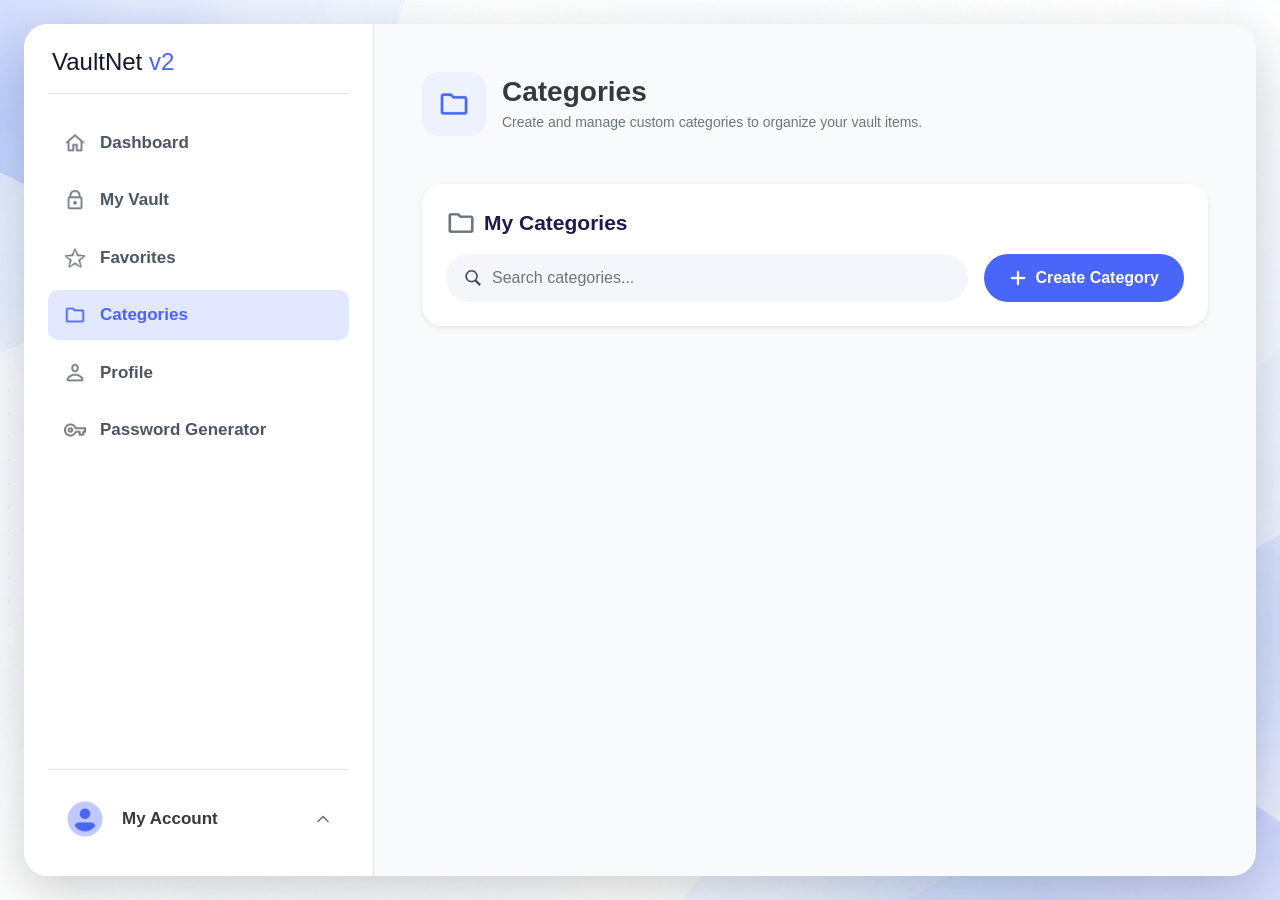
==== Client/categories.html @ 297e753f "feat: Categories.html sayfasının getCategories bağlantıları tamamlandı. Sayfa yüklenince itemler, sa" ====
<!doctype html>
<html lang="en">
  <head>
    <meta charset="UTF-8" />
    <meta name="viewport" content="width=device-width, initial-scale=1.0" />
    <title>VaultNet - Categories</title>

    <link
      rel="stylesheet"
      href="https://cdn.jsdelivr.net/npm/bootstrap@4.6.2/dist/css/bootstrap.min.css"
      integrity="sha384-xOolHFLEh07PJGoPkLv1IbcEPTNtaed2xpHsD9ESMhqIYd0nLMwNLD69Npy4HI+N"
      crossorigin="anonymous"
    />
    <link
      rel="stylesheet"
      href="https://cdnjs.cloudflare.com/ajax/libs/animate.css/4.1.1/animate.min.css"
    />
    <link rel="stylesheet" href="CSS/categories.css" />
    <link rel="stylesheet" href="CSS/navbar.css" />
  </head>
  <body
    class="categories-background min-vh-100 p-2 p-lg-4 d-flex align-items-stretch"
  >
    <div
      class="container-fluid p-0 shadow-lg d-flex flex-column animate__animated animate__fadeIn animate__faster"
      style="border-radius: 24px; overflow: hidden; background-color: #f8fafc"
    >
      <div class="row m-0 flex-grow-1 dashboard-row">
        <div
          class="col-12 sidebar bg-white p-4 d-flex flex-column"
          style="border-right: 1px solid #e5e7eb"
        >
          <h4 class="ml-1" style="color: #111827">
            VaultNet <span style="color: #4965fa">v2</span>
          </h4>
          <hr class="w-100 mt-2 mb-4" />

          <nav class="nav flex-column mb-auto">
            <a href="dashboard.html" class="custom-nav-link">
              <img
                src="Media/Icons/dashboard-icon.png"
                class="nav-icon"
                alt="Dashboard"
              />
              Dashboard
            </a>
            <a href="myvault.html" class="custom-nav-link">
              <img
                src="Media/Icons/myvault-icon.png"
                class="nav-icon"
                alt="My Vault"
              />
              My Vault
            </a>
            <a href="favorites.html" class="custom-nav-link">
              <img
                src="Media/Icons/favorite-icon.png"
                class="nav-icon"
                alt="Favorites"
              />
              Favorites
            </a>
            <a href="categories.html" class="custom-nav-link active">
              <img
                src="Media/Icons/folder-icon-active.png"
                class="nav-icon"
                alt="Categories"
              />
              Categories
            </a>
            <a href="myprofile.html" class="custom-nav-link">
              <img
                src="Media/Icons/profile-icon.png"
                class="nav-icon"
                alt="Profile"
              />
              Profile
            </a>
            <a href="passwordgenerator.html" class="custom-nav-link">
              <img
                src="Media/Icons/key-icon.png"
                class="nav-icon"
                alt="Generator"
              />
              Password Generator
            </a>
          </nav>

          <div class="mt-auto w-100">
            <hr class="mb-3" />

            <div class="dropup w-100">
              <a
                href="#"
                class="custom-nav-link d-flex justify-content-between align-items-center w-100 mb-0 text-decoration-none"
                id="profileDropdown"
                data-toggle="dropdown"
                aria-haspopup="true"
                aria-expanded="false"
              >
                <div class="d-flex align-items-center">
                  <img
                    src="Media/Icons/avatar-icon.png"
                    class="profile-avatar-img"
                    alt="Profile"
                  />
                  <span class="ml-3 font-weight-bold text-dark"
                    >My Account</span
                  >
                </div>

                <svg
                  width="20"
                  height="20"
                  viewBox="0 0 24 24"
                  fill="none"
                  stroke="#6b7280"
                  stroke-width="2"
                  stroke-linecap="round"
                  stroke-linejoin="round"
                >
                  <polyline points="18 15 12 9 6 15"></polyline>
                </svg>
              </a>

              <div
                class="dropdown-menu w-100 shadow border-0 rounded-lg mb-2"
                aria-labelledby="profileDropdown"
              >
                <a
                  class="dropdown-item py-2 d-flex align-items-center"
                  href="myprofile.html"
                >
                  <img
                    src="Media/Icons/settings-icon.png"
                    alt="Profile"
                    class="mr-2"
                    style="width: 18px"
                  />
                  <span class="font-weight-bold text-dark"
                    >Profile Settings</span
                  >
                </a>

                <div class="dropdown-divider"></div>

                <button
                  class="dropdown-item py-2 d-flex align-items-center text-danger"
                  type="button"
                  id="logout-button"
                >
                  <img
                    src="Media/Icons/logout-icon.png"
                    alt="Logout"
                    class="mr-2"
                    style="width: 18px"
                  />
                  <span class="font-weight-bold">Log out</span>
                </button>
              </div>
            </div>
          </div>
        </div>

        <div class="col-12 main-content p-4 p-lg-5">
          <div class="d-flex align-items-center mb-5">
            <div
              class="mr-3 d-flex align-items-center justify-content-center flex-shrink-0 pg-header-icon-box"
            >
              <img
                src="Media/Icons/folder-icon-active.png"
                alt="Categories Icon"
                style="width: 32px; height: 32px"
              />
            </div>
            <div class="mb-0">
              <h3 class="font-weight-bold text-dark mb-1">Categories</h3>
              <p class="text-muted mb-0" style="font-size: 14px">
                Create and manage custom categories to organize your vault
                items.
              </p>
            </div>
          </div>

          <div
            class="bg-white p-3 p-md-4 shadow-sm"
            style="border-radius: 20px"
          >
            <div class="d-flex align-items-center mb-3">
              <img
                src="Media/Icons/folder-icon.png"
                style="width: 30px; height: 30px"
                class="mr-2"
                alt="Categories Icon"
              />
              <h4
                class="mb-0 font-weight-bold"
                style="color: #1e1b4b; font-size: 21px"
              >
                My Categories
              </h4>
            </div>

            <div class="d-flex flex-column flex-md-row align-items-center">
              <div
                class="position-relative flex-grow-1 w-100 mr-md-3 mb-3 mb-md-0"
              >
                <img
                  src="Media/Icons/search-icon.png"
                  class="vault-search-icon"
                  alt="Search"
                />
                <input
                  type="text"
                  class="form-control border-0 w-100 vault-search-input"
                  placeholder="Search categories..."
                  id="category-search-input"
                />
              </div>

              <button
                type="button"
                class="btn text-white font-weight-bold px-4 d-flex align-items-center justify-content-center flex-shrink-0 vault-add-btn"
                id="open-add-category-modal-button"
              >
                <img
                  src="Media/Icons/add-icon.png"
                  style="width: 18px; height: 18px"
                  class="mr-2"
                  alt="Add"
                />
                Create Category
              </button>
            </div>
          </div>

          <div class="row mt-4" id="categories-container">
            <!-- script ile burası doluyor o yüzden bir şey yazmadım. categories.js içinde -->
          </div>
          <div
            id="pagination-container"
            class="d-flex justify-content-center align-items-center"
          >
            <!-- script ile burası doluyor o yüzden bir şey yazmadım. categories.js içinde -->
          </div>
        </div>
      </div>
    </div>

    <!--Modal Kısımları -->

    <!-- Kategori Oluşturma Modal Kısmı-->

    <div class="modal fade" id="addCategoryModal">
      <div class="modal-dialog modal-dialog-centered">
        <div
          class="modal-content border-0 shadow-lg"
          style="border-radius: 16px"
        >
          <div class="modal-header border-bottom-0 pb-0 pt-4 px-4">
            <h5 class="modal-title font-weight-bold text-dark">
              Create New Category
            </h5>
          </div>

          <div class="modal-body px-4 py-3">
            <p class="text-muted mb-4" style="font-size: 14px">
              Give your new category a name to keep your vault organized.
            </p>

            <div
              id="add-category-alert"
              class="alert d-none animate__animated animate__fadeIn"
              role="alert"
            ></div>

            <div class="form-group mb-0">
              <label style="font-weight: bold; font-size: 14px; color: #334155"
                >Category Name <span class="text-danger">*</span></label
              >
              <input
                type="text"
                id="add-category-name-input"
                class="form-control"
                placeholder="Social Media, Gaming, Bank ..."
                style="border-radius: 7px; color: #334155"
              />
            </div>
          </div>

          <div class="modal-footer border-top-0 pt-3 pb-4 px-4">
            <button
              type="button"
              class="btn btn-outline-secondary font-weight-bold px-4 close-modal-btn"
              style="border-radius: 8px"
              id="cancel-add-category-modal-button"
            >
              Cancel
            </button>

            <button
              type="button"
              id="save-category-button"
              class="btn text-white font-weight-bold px-4"
              style="background-color: #4965fa; border-radius: 8px"
            >
              Create
            </button>
          </div>
        </div>
      </div>
    </div>

    <script
      src="https://cdn.jsdelivr.net/npm/jquery@3.5.1/dist/jquery.slim.min.js"
      integrity="sha384-DfXdz2htPH0lsSSs5nCTpuj/zy4C+OGpamoFVy38MVBnE+IbbVYUew+OrCXaRkfj"
      crossorigin="anonymous"
    ></script>
    <script
      src="https://cdn.jsdelivr.net/npm/popper.js@1.16.1/dist/umd/popper.min.js"
      integrity="sha384-9/reFTGAW83EW2RDu2S0VKaIzap3H66lZH81PoYlFhbGU+6BZp6G7niu735Sk7lN"
      crossorigin="anonymous"
    ></script>
    <script
      src="https://cdn.jsdelivr.net/npm/bootstrap@4.6.2/dist/js/bootstrap.min.js"
      integrity="sha384-+sLIOodYLS7CIrQpBjl+C7nPvqq+FbNUBDunl/OZv93DB7Ln/533i8e/mZXLi/P+"
      crossorigin="anonymous"
    ></script>
    <script src="JS/helpers.js"></script>
    <script src="JS/config.js"></script>
    <script src="JS/services/authService.js"></script>
    <script src="JS/services/categoryService.js"></script>
    <script src="JS/navbar.js"></script>
    <script src="JS/pages/categories.js"></script>
  </body>
</html>
---- Client/CSS/categories.css ----
.categories-background {
  background-image: url('../Media/Images/login-background-image.png');
  background-size: cover;
  background-position: center;
  background-repeat: no-repeat;
}

.pg-header-icon-box {
  background-color: #eef2ff;
  border-radius: 16px;
  width: 64px;
  height: 64px;
}

.vault-search-icon {
  width: 18px;
  height: 18px;
  position: absolute;
  left: 18px;
  top: 50%;
  transform: translateY(-50%);
}

.vault-search-input {
  border-radius: 100px;
  padding-left: 46px;
  height: 48px;
  background-color: #f4f6fb;
  color: #334155;
  font-size: 16px;
}

.vault-search-input:focus {
  box-shadow: 0 0 0 3px rgba(73, 101, 250, 0.2);
  outline: none;
}

.vault-add-btn {
  background-color: #4965fa;
  border-radius: 100px;
  height: 48px;
  transition: all 0.2s ease-in-out;
}

.vault-add-btn:hover {
  background-color: #3b52d9;
}

.main-content {
  display: flex;
  flex-direction: column;
}

.category-card {
  border-radius: 16px;
  transition: all 0.2s ease-in-out;
  border: 1px solid #f1f5f9;
  cursor: pointer;
  background-color: #ffffff;
}

.category-card:hover {
  transform: translateY(-4px);
  box-shadow: 0 12px 24px rgba(0, 0, 0, 0.06) !important;
  border-color: #e2e8f0;
}

.category-icon-container {
  width: 48px;
  height: 48px;
  border-radius: 12px;
  display: flex;
  align-items: center;
  justify-content: center;
}

#pagination-container {
  margin-top: auto;
}

.page-btn {
  background: transparent;
  border: none;
  color: #6366f1;
  font-weight: 600;
  font-size: 15px;
  width: 38px;
  height: 38px;
  border-radius: 50%;
  display: inline-flex;
  align-items: center;
  justify-content: center;
  margin: 0 4px;
  transition: all 0.2s ease-in-out;
  cursor: pointer;
  outline: none !important;
}

.page-btn:hover:not(.active):not(:disabled) {
  background-color: #eef2ff;
}

.page-btn.active {
  background-color: #4965fa;
  color: white;
  box-shadow: 0 4px 12px rgba(73, 101, 250, 0.4);
}

.page-btn:disabled {
  opacity: 0.4;
  cursor: not-allowed;
}

.page-ellipsis {
  color: #6366f1;
  font-weight: 600;
  margin: 0 4px;
  display: inline-flex;
  align-items: center;
  justify-content: center;
  width: 24px;
  user-select: none;
}

@media (min-width: 1600px) {
  .custom-category-grid {
    flex: 0 0 33.333333% !important;
    max-width: 33.333333% !important;
  }
}
---- Client/CSS/navbar.css ----
.custom-nav-link{
    text-decoration: none;
    color: #4b5563;
    display: flex;
    align-items: center;
    font-size: 17px;
    font-weight: 630;
    margin-bottom: 8px;
    padding: 12px 16px;
    border-radius: 10px;
    transition: transform 0.2s ease-in-out;
}

.custom-nav-link .nav-icon{
    width: 22px;
    height: 22px;
    margin-right: 14px;
}

.custom-nav-link:hover{
    transform: scale(1.03);
    background-color: #f3f4f6;
    color: #4b5563;
    text-decoration: none;
}

.custom-nav-link.active{
    color: #4965fa;
    background-color: #e2e8ff;
}

.profile-avatar-img {
    width: 42px;
    height: 42px;
    border-radius: 50%; 
    object-fit: cover;
}

.logout-btn{
    background-color: #fef2f2;
    border: 1px solid #fecaca;
    color: #ef4444;
    font-size: 17px;
    padding: 12px 22px;
    border-radius: 10px;
    transition: transform 0.2s ease-in-out, background-color 0.2s ease-in-out, color 0.2s ease-in-out;
}

.logout-btn .logout-icon{
    width: 30px;
    height: 30px;
    margin-right: 22px;
}

.logout-btn:hover{
    transform: scale(1.03);
    background-color: #fecaca;
    color: #dc2626;
}

/* Bu kısım bootstrapten ayrı olarak yapıldı. Hazır olarak alınıp projeye dahil edildi. Kendim yazmadım*/
.dashboard-row {
    display: flex;
    flex-wrap: wrap; 
}

.sidebar {
    flex: 0 0 350px;   
    max-width: 350px;
    border-right: 1px solid #e5e7eb;
}

.main-content {
    flex: 1 1 0;       
    min-width: 0;      
}

@media (max-width: 991px) {
    .dashboard-row {
        flex-direction: column;
    }
    .sidebar {
        flex: 1 1 auto;
        max-width: 100%;
    }
}

@media (min-width: 992px) {
    .dashboard-row {
        height: calc(100vh - 3rem);
    }

    .sidebar {
        height: 100%;
    }

    .main-content {
        height: 100%;
        overflow-y: auto;
    }
}
/* ----------------------------------------------------- */
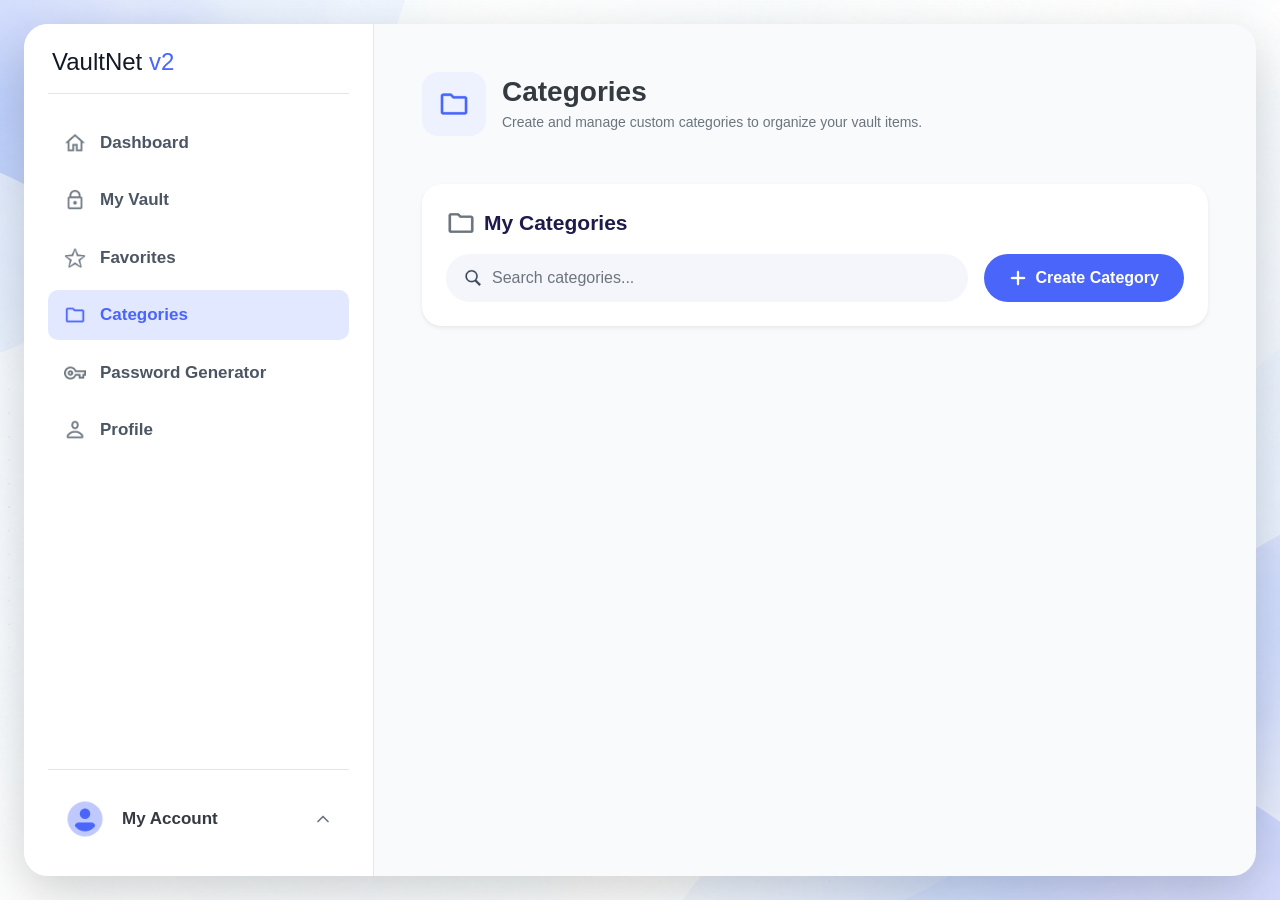
==== commit 0625f9a9: "style(UI): Bütün sayfalardaki navbarda profil butonu en alta taşındı." ====
--- a/Client/categories.html
+++ b/Client/categories.html
@@ -68,6 +68,14 @@
               />
               Categories
             </a>
+            <a href="passwordgenerator.html" class="custom-nav-link">
+              <img
+                src="Media/Icons/key-icon.png"
+                class="nav-icon"
+                alt="Generator"
+              />
+              Password Generator
+            </a>
             <a href="myprofile.html" class="custom-nav-link">
               <img
                 src="Media/Icons/profile-icon.png"
@@ -75,15 +83,7 @@
                 alt="Profile"
               />
               Profile
-            </a>
-            <a href="passwordgenerator.html" class="custom-nav-link">
-              <img
-                src="Media/Icons/key-icon.png"
-                class="nav-icon"
-                alt="Generator"
-              />
-              Password Generator
-            </a>
+            </a>         
           </nav>
 
           <div class="mt-auto w-100">
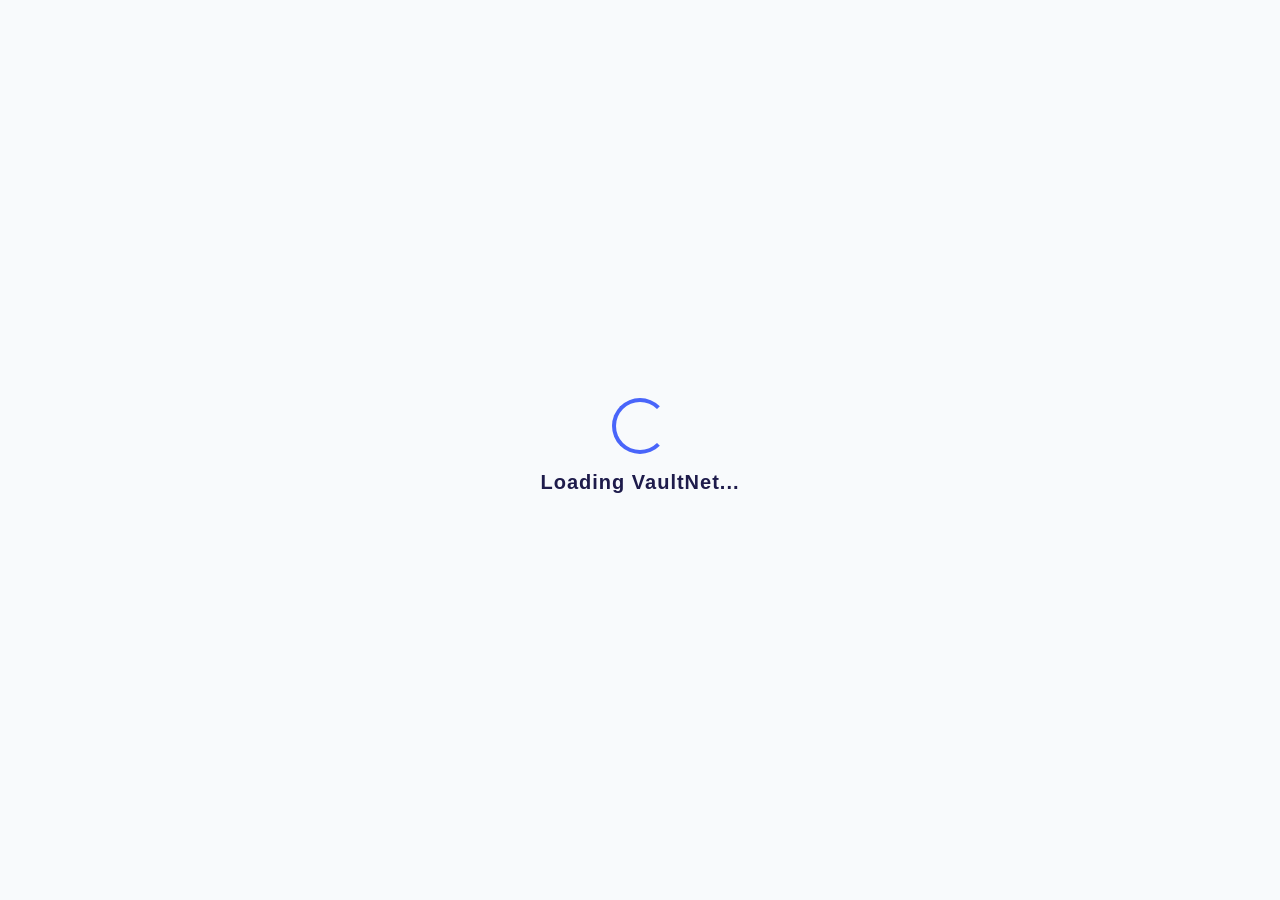
==== commit 7128606c: "style(UI): Bütün sayfaların başına loading ekranı eklendi." ====
--- a/Client/categories.html
+++ b/Client/categories.html
@@ -17,10 +17,29 @@
     />
     <link rel="stylesheet" href="CSS/categories.css" />
     <link rel="stylesheet" href="CSS/navbar.css" />
+    <link rel="stylesheet" href="CSS/global-loader.css" />
   </head>
   <body
     class="categories-background min-vh-100 p-2 p-lg-4 d-flex align-items-stretch"
   >
+    <div
+      id="global-loader"
+      class="global-loader d-flex flex-column justify-content-center align-items-center"
+    >
+      <div
+        class="spinner-border"
+        style="width: 3.5rem; height: 3.5rem; color: #4965fa"
+        role="status"
+      >
+        <span class="sr-only">Loading...</span>
+      </div>
+      <h5
+        class="mt-3 font-weight-bold"
+        style="color: #1e1b4b; letter-spacing: 1px"
+      >
+        Loading VaultNet...
+      </h5>
+    </div>
     <div
       class="container-fluid p-0 shadow-lg d-flex flex-column animate__animated animate__fadeIn animate__faster"
       style="border-radius: 24px; overflow: hidden; background-color: #f8fafc"
@@ -83,7 +102,7 @@
                 alt="Profile"
               />
               Profile
-            </a>         
+            </a>
           </nav>
 
           <div class="mt-auto w-100">
--- a/Client/CSS/global-loader.css
+++ b/Client/CSS/global-loader.css
@@ -0,0 +1,15 @@
+.global-loader {
+    position: fixed;
+    top: 0;
+    left: 0;
+    width: 100vw;
+    height: 100vh;
+    background-color: #f8fafc;
+    z-index: 9999;
+    transition: opacity 0.4s ease, visibility 0.4s ease;
+}
+
+.global-loader.hidden {
+    opacity: 0;
+    visibility: hidden;
+}
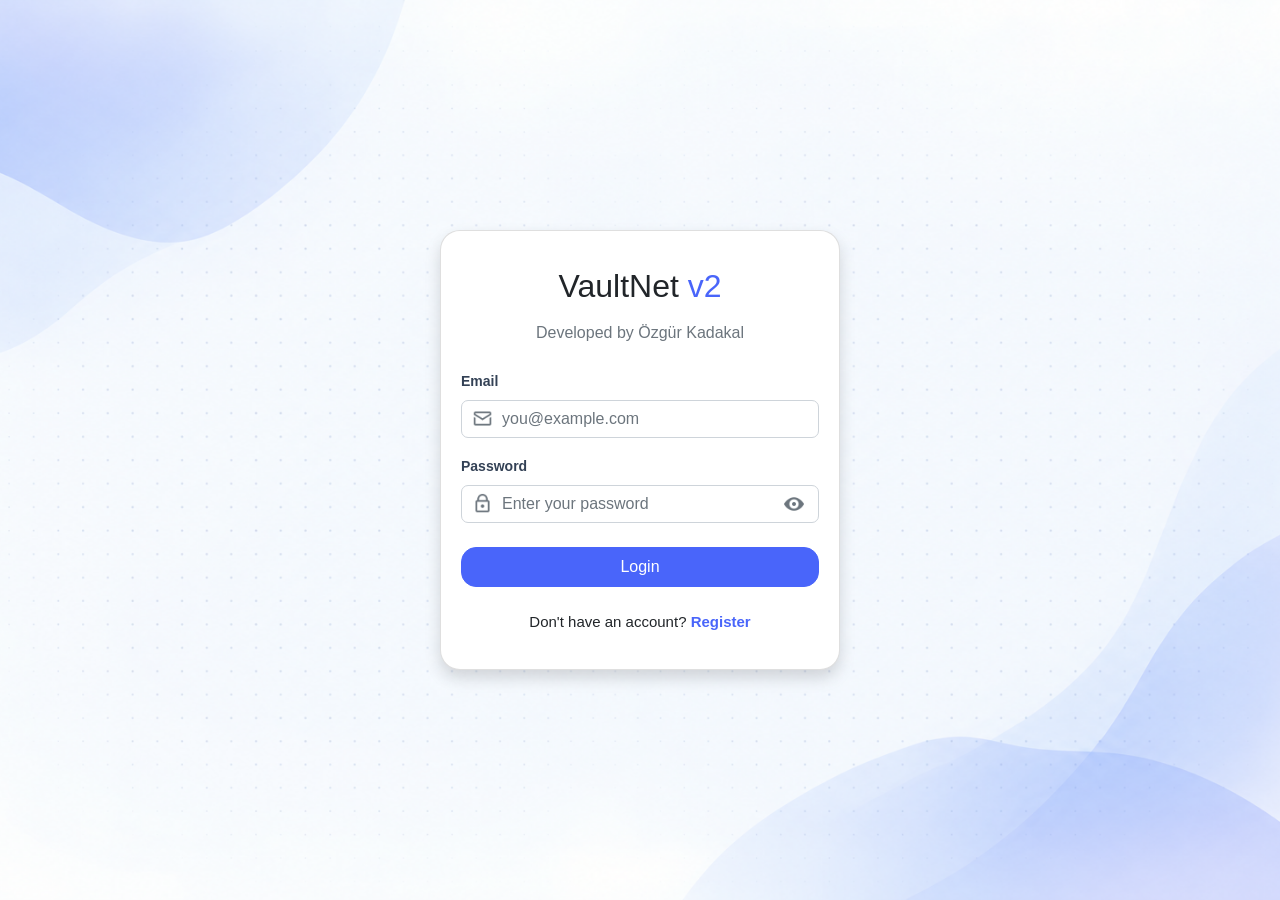
==== commit e4ed0f58: "style(UI): Navbar tasarımı değiştirildi. Password Geneator ayrı bir bölüme eklendi." ====
--- a/Client/categories.html
+++ b/Client/categories.html
@@ -87,6 +87,18 @@
               />
               Categories
             </a>
+            <a href="myprofile.html" class="custom-nav-link">
+              <img
+                src="Media/Icons/profile-icon.png"
+                class="nav-icon"
+                alt="Profile"
+              />
+              Profile
+            </a>
+            <hr class="w-100 mt-2 mb-3" style="border-top: 1px solid #e5e7eb" />
+
+            <span class="nav-section-title px-3 mb-2">TOOLS</span>
+
             <a href="passwordgenerator.html" class="custom-nav-link">
               <img
                 src="Media/Icons/key-icon.png"
@@ -94,14 +106,6 @@
                 alt="Generator"
               />
               Password Generator
-            </a>
-            <a href="myprofile.html" class="custom-nav-link">
-              <img
-                src="Media/Icons/profile-icon.png"
-                class="nav-icon"
-                alt="Profile"
-              />
-              Profile
             </a>
           </nav>
 
--- a/Client/CSS/navbar.css
+++ b/Client/CSS/navbar.css
@@ -27,6 +27,14 @@
 .custom-nav-link.active{
     color: #4965fa;
     background-color: #e2e8ff;
+}
+
+.nav-section-title {
+    font-size: 13px;
+    font-weight: 700;
+    color: #8c94a3;
+    letter-spacing: 0.5px;
+    display: block;
 }
 
 .profile-avatar-img {
